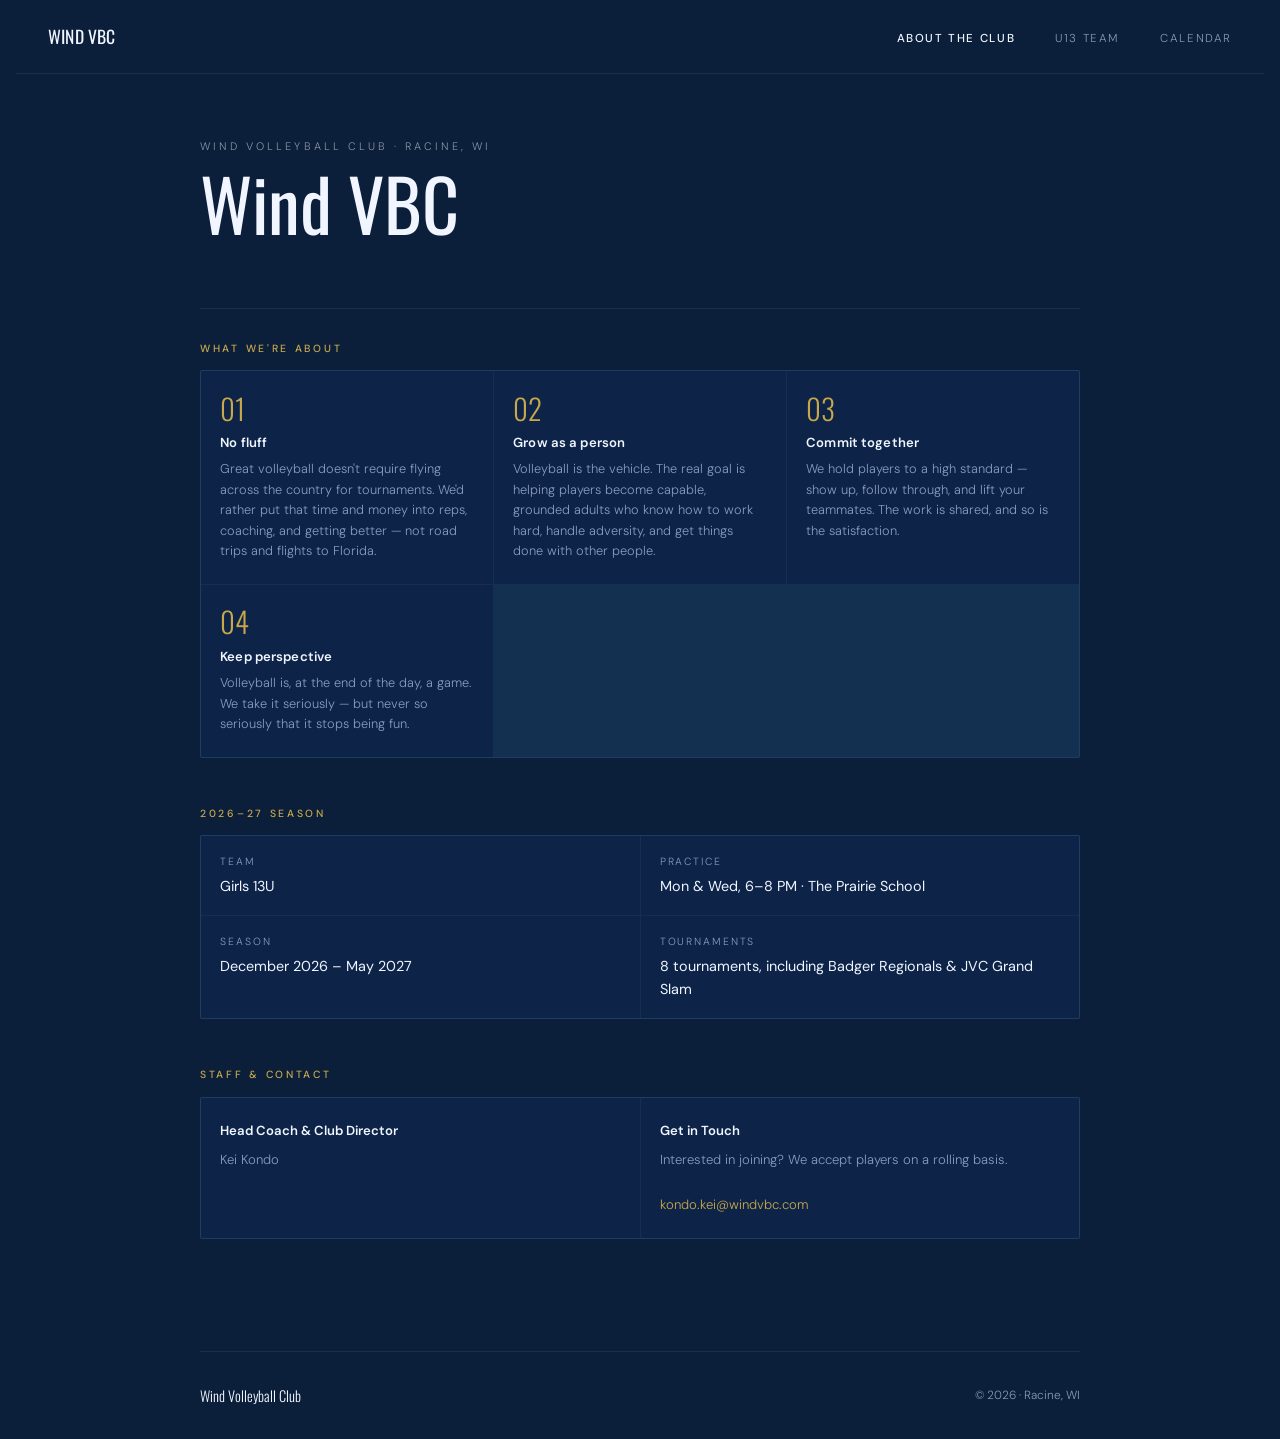
==== index.html @ 91e19099 "Replace homepage with dark Oswald redesign Matches the new calendar.html aesthetic: dark navy, Oswal" ====
<!DOCTYPE html>
<html lang="en">
<head>
  <meta charset="UTF-8" />
  <meta name="viewport" content="width=device-width, initial-scale=1.0" />
  <title>Wind VBC</title>
  <meta name="claude:viewport-fit-sides" content="cover">
  <link rel="preconnect" href="https://fonts.googleapis.com">
  <link href="https://fonts.googleapis.com/css2?family=Oswald:wght@300;400;500&family=DM+Sans:wght@300;400;500&display=swap" rel="stylesheet">
</head>
<body>

<style>
:root {
  --bg:     #0b1f3a;
  --surf:   #0d2448;
  --ink:    #f0f5ff;
  --muted:  rgba(200,220,255,.65);
  --rule:   rgba(90,172,245,.12);
  --accent: #c9a84c;
  color-scheme: dark;
}

*, *::before, *::after { box-sizing: border-box; margin: 0; padding: 0; }
html, body { height: 100%; }
body {
  background: var(--bg);
  color: var(--ink);
  font-family: 'DM Sans', system-ui, sans-serif;
  font-weight: 300;
  line-height: 1.6;
  padding-left: max(16px, env(safe-area-inset-left, 0px));
  padding-right: max(16px, env(safe-area-inset-right, 0px));
  padding-block: 0;
}

/* NAV */
nav {
  display: flex; align-items: center; justify-content: space-between;
  border-bottom: 1px solid var(--rule);
  position: sticky; top: env(safe-area-inset-top, 0px); z-index: 100;
  background: var(--bg);
  margin-left: max(-16px, calc(-1 * env(safe-area-inset-left, 0px)));
  margin-right: max(-16px, calc(-1 * env(safe-area-inset-right, 0px)));
  padding: 1.4rem max(2rem, env(safe-area-inset-left, 0px));
  padding-left: max(2rem, env(safe-area-inset-left, 0px));
  padding-right: max(2rem, env(safe-area-inset-right, 0px));
}
.nav-logo {
  font-family: 'Oswald', sans-serif;
  font-size: 1.1rem; font-weight: 400; letter-spacing: .01em;
  color: var(--ink); text-decoration: none;
}
.nav-links { display: flex; gap: 2.5rem; list-style: none; align-items: center; }
.nav-links a {
  font-size: .72rem; letter-spacing: .14em; text-transform: uppercase;
  text-decoration: none; color: var(--muted); transition: color .2s;
}
.nav-links a:hover { color: var(--ink); }
.nav-links a.active { color: var(--ink); font-weight: 500; }
.nav-toggle {
  display: none; flex-direction: column; gap: 5px;
  width: 1.8rem; height: 1.8rem; background: none; border: none; cursor: pointer;
}
.nav-toggle span {
  display: block; height: 1.5px; background: var(--ink); border-radius: 1px;
  transition: transform .25s, opacity .25s;
}
.nav-toggle.open span:nth-child(1) { transform: translateY(6.5px) rotate(45deg); }
.nav-toggle.open span:nth-child(2) { opacity: 0; }
.nav-toggle.open span:nth-child(3) { transform: translateY(-6.5px) rotate(-45deg); }
@media (max-width: 560px) {
  .nav-toggle { display: flex; }
  .nav-links {
    display: none; flex-direction: column; gap: 0;
    position: absolute; top: 100%; left: 0; right: 0;
    background: var(--bg); border-bottom: 1px solid var(--rule);
    padding: .5rem 0;
  }
  .nav-links.open { display: flex; }
  .nav-links li a { display: block; padding: .75rem 2rem; }
}

/* LAYOUT */
.wrap { max-width: 880px; margin: 0 auto; }

/* HERO */
.hero {
  padding: 4rem 0 3rem;
  border-bottom: 1px solid var(--rule);
}
.eyebrow {
  font-size: .68rem; letter-spacing: .28em; text-transform: uppercase;
  color: var(--ink); opacity: .55; margin-bottom: .6rem;
}
.hero-title {
  font-family: 'Oswald', sans-serif;
  font-size: clamp(2.4rem, 7vw, 4.5rem);
  font-weight: 400; line-height: 1.05;
  color: var(--ink); margin-bottom: 1.2rem;
  text-wrap: balance;
}
.hero-mission {
  font-size: 1rem; color: var(--muted);
  max-width: 56ch; line-height: 1.75;
  font-style: italic;
}
@media (max-width: 600px) {
  .hero { padding: 1.8rem 0 1.4rem; }
  .hero-title { font-size: 2rem; margin-bottom: .8rem; }
  .hero-mission { font-size: .88rem; }
}

/* CONTENT */
.content { padding-block: 2rem 4rem; }

/* SECTION LABEL */
.section-label {
  font-size: .65rem; letter-spacing: .26em; text-transform: uppercase;
  color: var(--accent); margin-bottom: .8rem; font-weight: 500;
}

/* PILLARS */
.pillars {
  display: grid; grid-template-columns: repeat(3, 1fr); gap: 1px;
  background: var(--rule); border: 1px solid var(--rule);
  border-radius: 2px; overflow: hidden;
  margin-bottom: 3rem;
}
@media (max-width: 600px) {
  .pillars { grid-template-columns: 1fr; margin-bottom: 2rem; }
}
.pillar {
  background: var(--surf);
  padding: 1.4rem 1.2rem;
}
.pillar-num {
  font-family: 'Oswald', sans-serif; font-size: 1.8rem; font-weight: 300;
  color: var(--accent); line-height: 1; margin-bottom: .6rem;
}
.pillar-title {
  font-size: .82rem; font-weight: 600; color: var(--ink);
  margin-bottom: .4rem; letter-spacing: .01em;
}
.pillar-body { font-size: .8rem; color: var(--muted); line-height: 1.6; }

/* SEASON FACTS */
.facts {
  display: grid; grid-template-columns: repeat(2, 1fr); gap: 1px;
  background: var(--rule); border: 1px solid var(--rule);
  border-radius: 2px; overflow: hidden;
  margin-bottom: 3rem;
}
@media (max-width: 600px) {
  .facts { grid-template-columns: 1fr; margin-bottom: 2rem; }
}
.fact {
  background: var(--surf); padding: 1.1rem 1.2rem;
  display: flex; flex-direction: column; gap: .25rem;
}
.fact-label { font-size: .65rem; letter-spacing: .18em; text-transform: uppercase; color: var(--muted); }
.fact-value { font-size: .9rem; color: var(--ink); font-weight: 400; }

/* STAFF / CONTACT */
.about-grid {
  display: grid; grid-template-columns: 1fr 1fr; gap: 1px;
  background: var(--rule); border: 1px solid var(--rule);
  border-radius: 2px; overflow: hidden;
  margin-bottom: 3rem;
}
@media (max-width: 600px) {
  .about-grid { grid-template-columns: 1fr; margin-bottom: 2rem; }
}
.about-cell {
  background: var(--surf); padding: 1.4rem 1.2rem;
}
.about-cell-title { font-size: .82rem; font-weight: 600; color: var(--ink); margin-bottom: .5rem; }
.about-cell-body { font-size: .82rem; color: var(--muted); line-height: 1.7; }
.about-cell-body a { color: var(--accent); text-decoration: none; }
.about-cell-body a:hover { text-decoration: underline; }

/* FOOTER */
footer {
  border-top: 1px solid var(--rule);
  padding: 2rem 0;
  font-size: .74rem; color: var(--muted);
  display: flex; justify-content: space-between; align-items: center; flex-wrap: wrap; gap: .5rem;
}
.footer-logo { font-family: 'Oswald', sans-serif; font-size: .9rem; color: var(--ink); }
</style>

<nav>
  <a href="index.html" class="nav-logo">WIND VBC</a>
  <button class="nav-toggle" id="navToggle" aria-label="Menu">
    <span></span><span></span><span></span>
  </button>
  <ul class="nav-links" id="navLinks">
    <li><a href="index.html" class="active">About the Club</a></li>
    <li><a href="team.html">U13 Team</a></li>
    <li><a href="calendar.html">Calendar</a></li>
  </ul>
</nav>

<div class="wrap">
  <div class="hero">
    <p class="eyebrow">Wind Volleyball Club · Racine, WI</p>
    <h1 class="hero-title">Wind VBC</h1>
  </div>

  <div class="content">

    <p class="section-label">What We're About</p>
    <div class="pillars">
      <div class="pillar">
        <div class="pillar-num">01</div>
        <div class="pillar-title">No fluff</div>
        <div class="pillar-body">Great volleyball doesn't require flying across the country for tournaments. We'd rather put that time and money into reps, coaching, and getting better — not road trips and flights to Florida.</div>
      </div>
      <div class="pillar">
        <div class="pillar-num">02</div>
        <div class="pillar-title">Grow as a person</div>
        <div class="pillar-body">Volleyball is the vehicle. The real goal is helping players become capable, grounded adults who know how to work hard, handle adversity, and get things done with other people.</div>
      </div>
      <div class="pillar">
        <div class="pillar-num">03</div>
        <div class="pillar-title">Commit together</div>
        <div class="pillar-body">We hold players to a high standard — show up, follow through, and lift your teammates. The work is shared, and so is the satisfaction.</div>
      </div>
      <div class="pillar">
        <div class="pillar-num">04</div>
        <div class="pillar-title">Keep perspective</div>
        <div class="pillar-body">Volleyball is, at the end of the day, a game. We take it seriously — but never so seriously that it stops being fun.</div>
      </div>
    </div>

    <p class="section-label">2026–27 Season</p>
    <div class="facts">
      <div class="fact">
        <span class="fact-label">Team</span>
        <span class="fact-value">Girls 13U</span>
      </div>
      <div class="fact">
        <span class="fact-label">Practice</span>
        <span class="fact-value">Mon &amp; Wed, 6–8 PM · The Prairie School</span>
      </div>
      <div class="fact">
        <span class="fact-label">Season</span>
        <span class="fact-value">December 2026 – May 2027</span>
      </div>
      <div class="fact">
        <span class="fact-label">Tournaments</span>
        <span class="fact-value">8 tournaments, including Badger Regionals &amp; JVC Grand Slam</span>
      </div>
    </div>

    <p class="section-label">Staff &amp; Contact</p>
    <div class="about-grid">
      <div class="about-cell">
        <div class="about-cell-title">Head Coach &amp; Club Director</div>
        <div class="about-cell-body">Kei Kondo</div>
      </div>
      <div class="about-cell">
        <div class="about-cell-title">Get in Touch</div>
        <div class="about-cell-body">
          Interested in joining? We accept players on a rolling basis.<br><br>
          <a href="mailto:kondo.kei@windvbc.com">kondo.kei@windvbc.com</a>
        </div>
      </div>
    </div>

  </div>

  <footer>
    <span class="footer-logo">Wind Volleyball Club</span>
    <span>© 2026 · Racine, WI</span>
  </footer>
</div>

<script>
  const toggle = document.getElementById('navToggle');
  const links  = document.getElementById('navLinks');
  toggle.addEventListener('click', () => {
    toggle.classList.toggle('open');
    links.classList.toggle('open');
  });
</script>

</body>
</html>
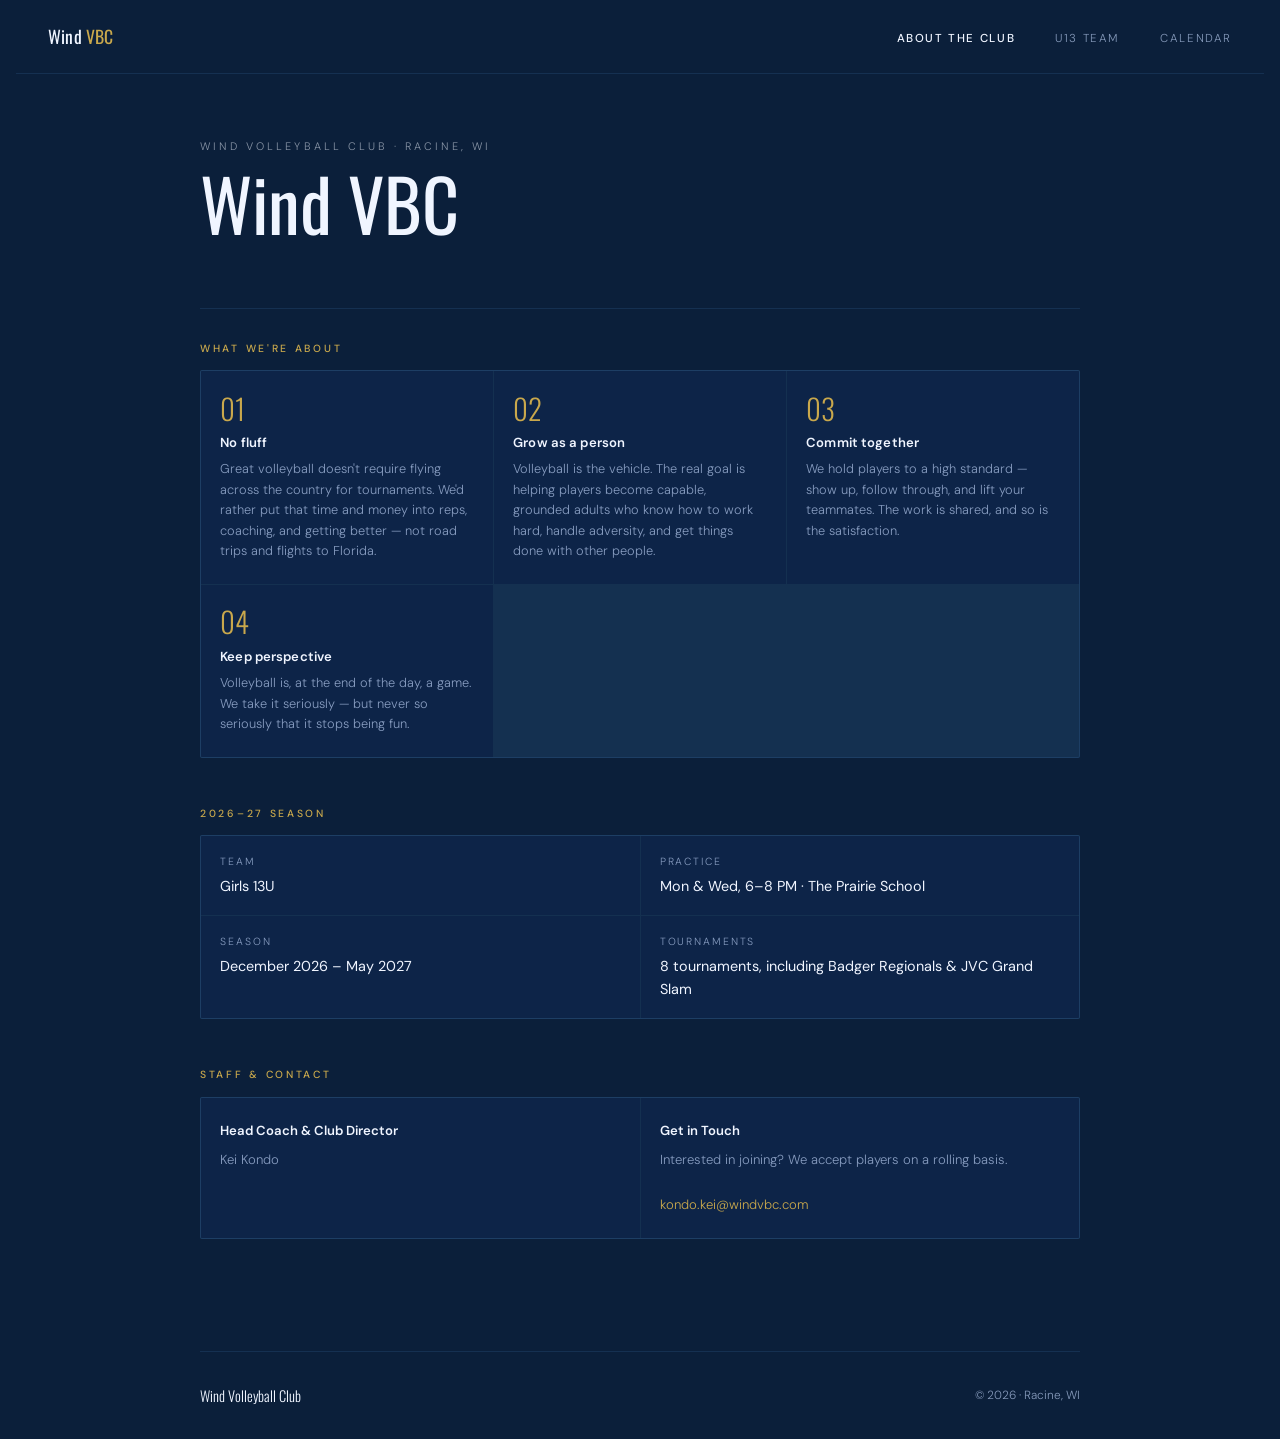
==== commit de122be7: "Apply gold Wind VBC logo to all pages; fix practices.html VC → VBC typo Co-Authored-By: Claude Sonne" ====
--- a/index.html
+++ b/index.html
@@ -51,6 +51,7 @@
   font-size: 1.1rem; font-weight: 400; letter-spacing: .01em;
   color: var(--ink); text-decoration: none;
 }
+.nav-logo span { color: var(--accent); }
 .nav-links { display: flex; gap: 2.5rem; list-style: none; align-items: center; }
 .nav-links a {
   font-size: .72rem; letter-spacing: .14em; text-transform: uppercase;
@@ -190,7 +191,7 @@
 </style>
 
 <nav>
-  <a href="index.html" class="nav-logo">WIND VBC</a>
+  <a href="index.html" class="nav-logo">Wind<span> VBC</span></a>
   <button class="nav-toggle" id="navToggle" aria-label="Menu">
     <span></span><span></span><span></span>
   </button>
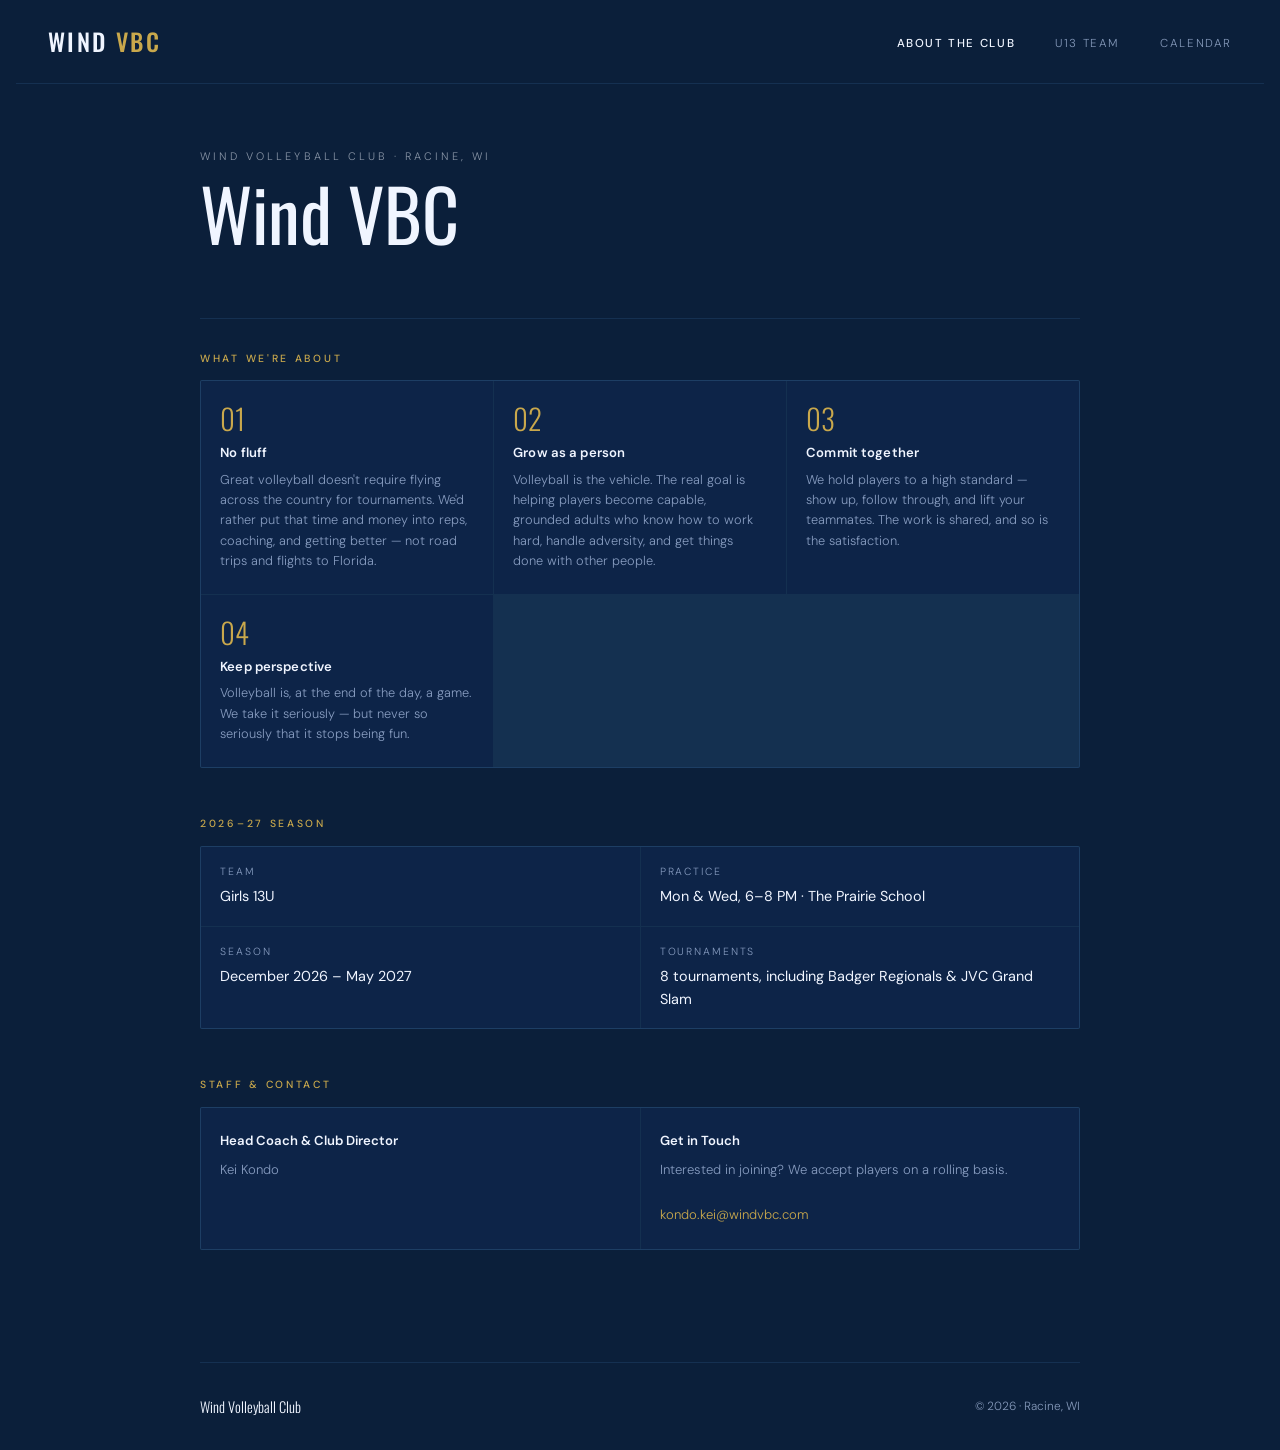
==== commit afd74923: "Match nav logo style to tournaments.html across all pages Co-Authored-By: Claude Sonnet 4.6 <noreply" ====
--- a/index.html
+++ b/index.html
@@ -48,7 +48,8 @@
 }
 .nav-logo {
   font-family: 'Oswald', sans-serif;
-  font-size: 1.1rem; font-weight: 400; letter-spacing: .01em;
+  font-size: 1.5rem; font-weight: 500; letter-spacing: .1em;
+  text-transform: uppercase;
   color: var(--ink); text-decoration: none;
 }
 .nav-logo span { color: var(--accent); }
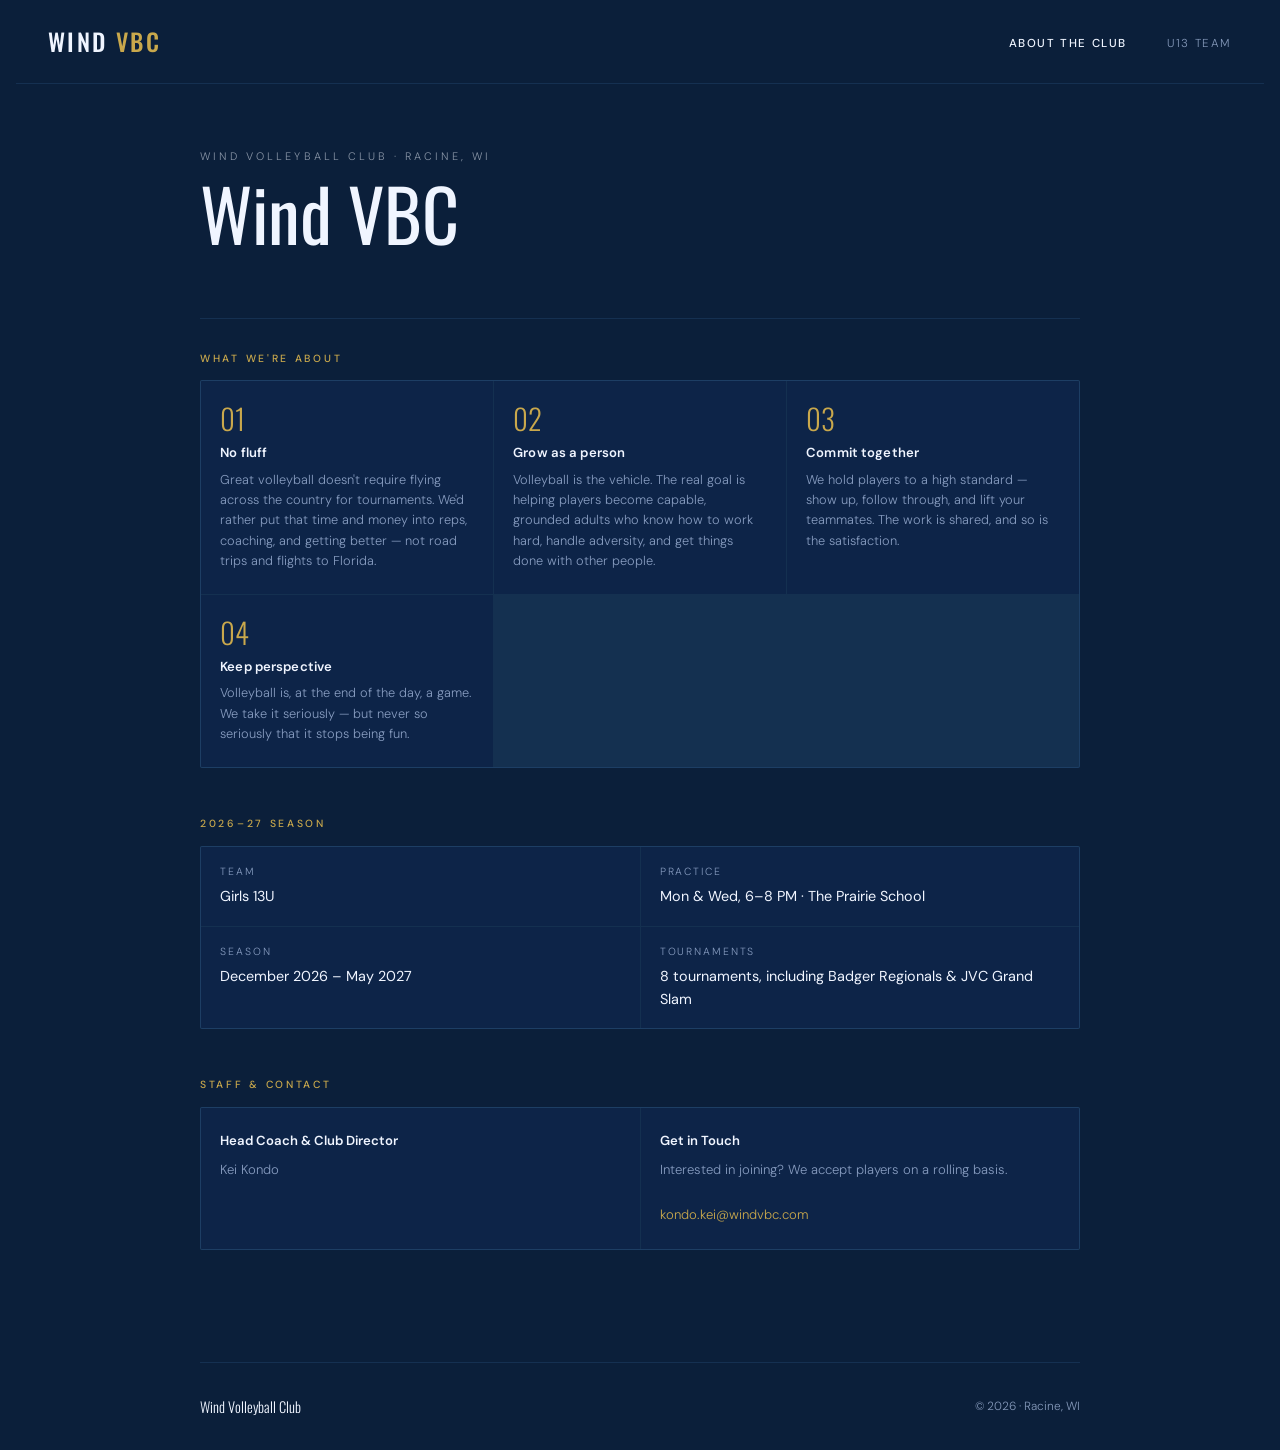
==== commit 160d5ec3: "Unify nav to two links on all pages: About the Club + U13 Team Co-Authored-By: Claude Sonnet 4.6 <no" ====
--- a/index.html
+++ b/index.html
@@ -4,6 +4,15 @@
   <meta charset="UTF-8" />
   <meta name="viewport" content="width=device-width, initial-scale=1.0" />
   <title>Wind VBC</title>
+  <!-- App install (home screen) -->
+  <link rel="manifest" href="/manifest.webmanifest">
+  <meta name="theme-color" content="#0b1f3a">
+  <link rel="icon" type="image/svg+xml" href="favicon.svg">
+  <link rel="apple-touch-icon" href="/apple-touch-icon.png">
+  <meta name="apple-mobile-web-app-capable" content="yes">
+  <meta name="mobile-web-app-capable" content="yes">
+  <meta name="apple-mobile-web-app-title" content="Wind VBC">
+  <meta name="apple-mobile-web-app-status-bar-style" content="black">
   <meta name="claude:viewport-fit-sides" content="cover">
   <link rel="preconnect" href="https://fonts.googleapis.com">
   <link href="https://fonts.googleapis.com/css2?family=Oswald:wght@300;400;500&family=DM+Sans:wght@300;400;500&display=swap" rel="stylesheet">
@@ -199,7 +208,6 @@
   <ul class="nav-links" id="navLinks">
     <li><a href="index.html" class="active">About the Club</a></li>
     <li><a href="team.html">U13 Team</a></li>
-    <li><a href="calendar.html">Calendar</a></li>
   </ul>
 </nav>
 
@@ -287,5 +295,9 @@
   });
 </script>
 
+<script>
+  // Lets families install the site as an app and open it offline (see sw.js)
+  if ("serviceWorker" in navigator) addEventListener("load", () => navigator.serviceWorker.register("/sw.js").catch(() => {}));
+</script>
 </body>
 </html>
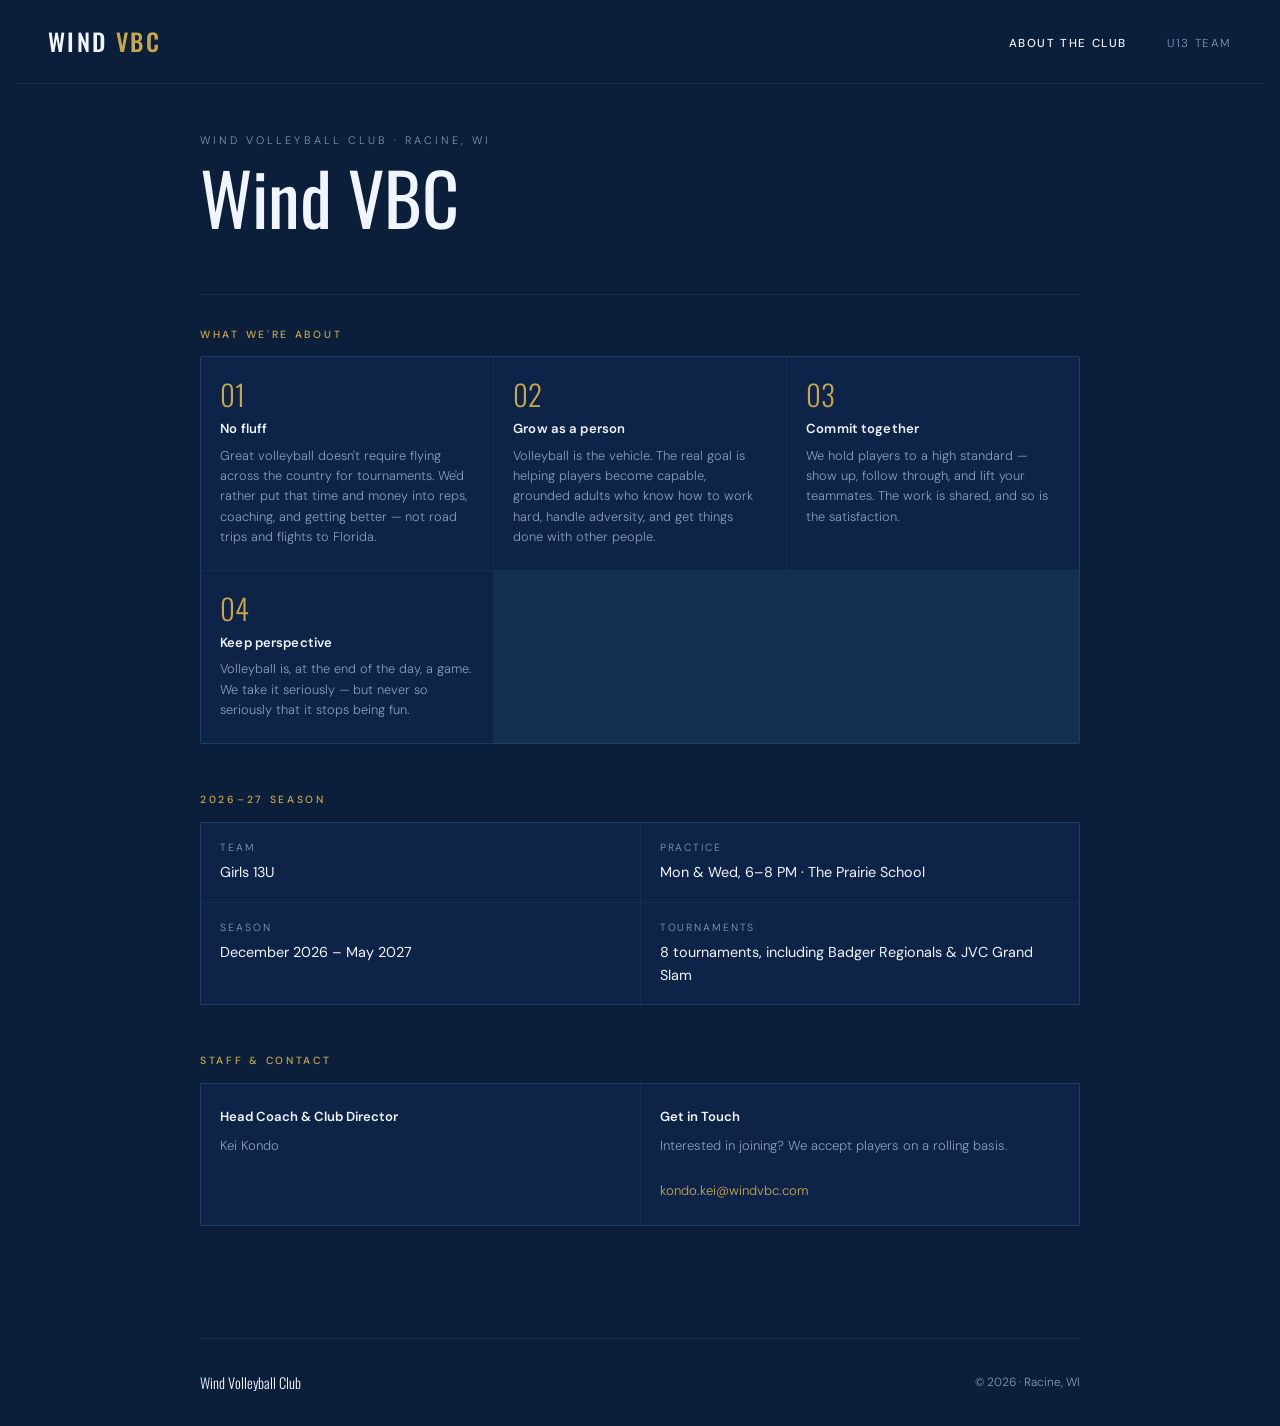
==== commit 54d22065: "Unify hero/page-header top padding across all pages Standardizes to 3rem top / 2.5rem bottom on desk" ====
--- a/index.html
+++ b/index.html
@@ -97,7 +97,7 @@
 
 /* HERO */
 .hero {
-  padding: 4rem 0 3rem;
+  padding: 3rem 0 2.5rem;
   border-bottom: 1px solid var(--rule);
 }
 .eyebrow {
@@ -117,7 +117,7 @@
   font-style: italic;
 }
 @media (max-width: 600px) {
-  .hero { padding: 1.8rem 0 1.4rem; }
+  .hero { padding: 1.5rem 0 1.25rem; }
   .hero-title { font-size: 2rem; margin-bottom: .8rem; }
   .hero-mission { font-size: .88rem; }
 }
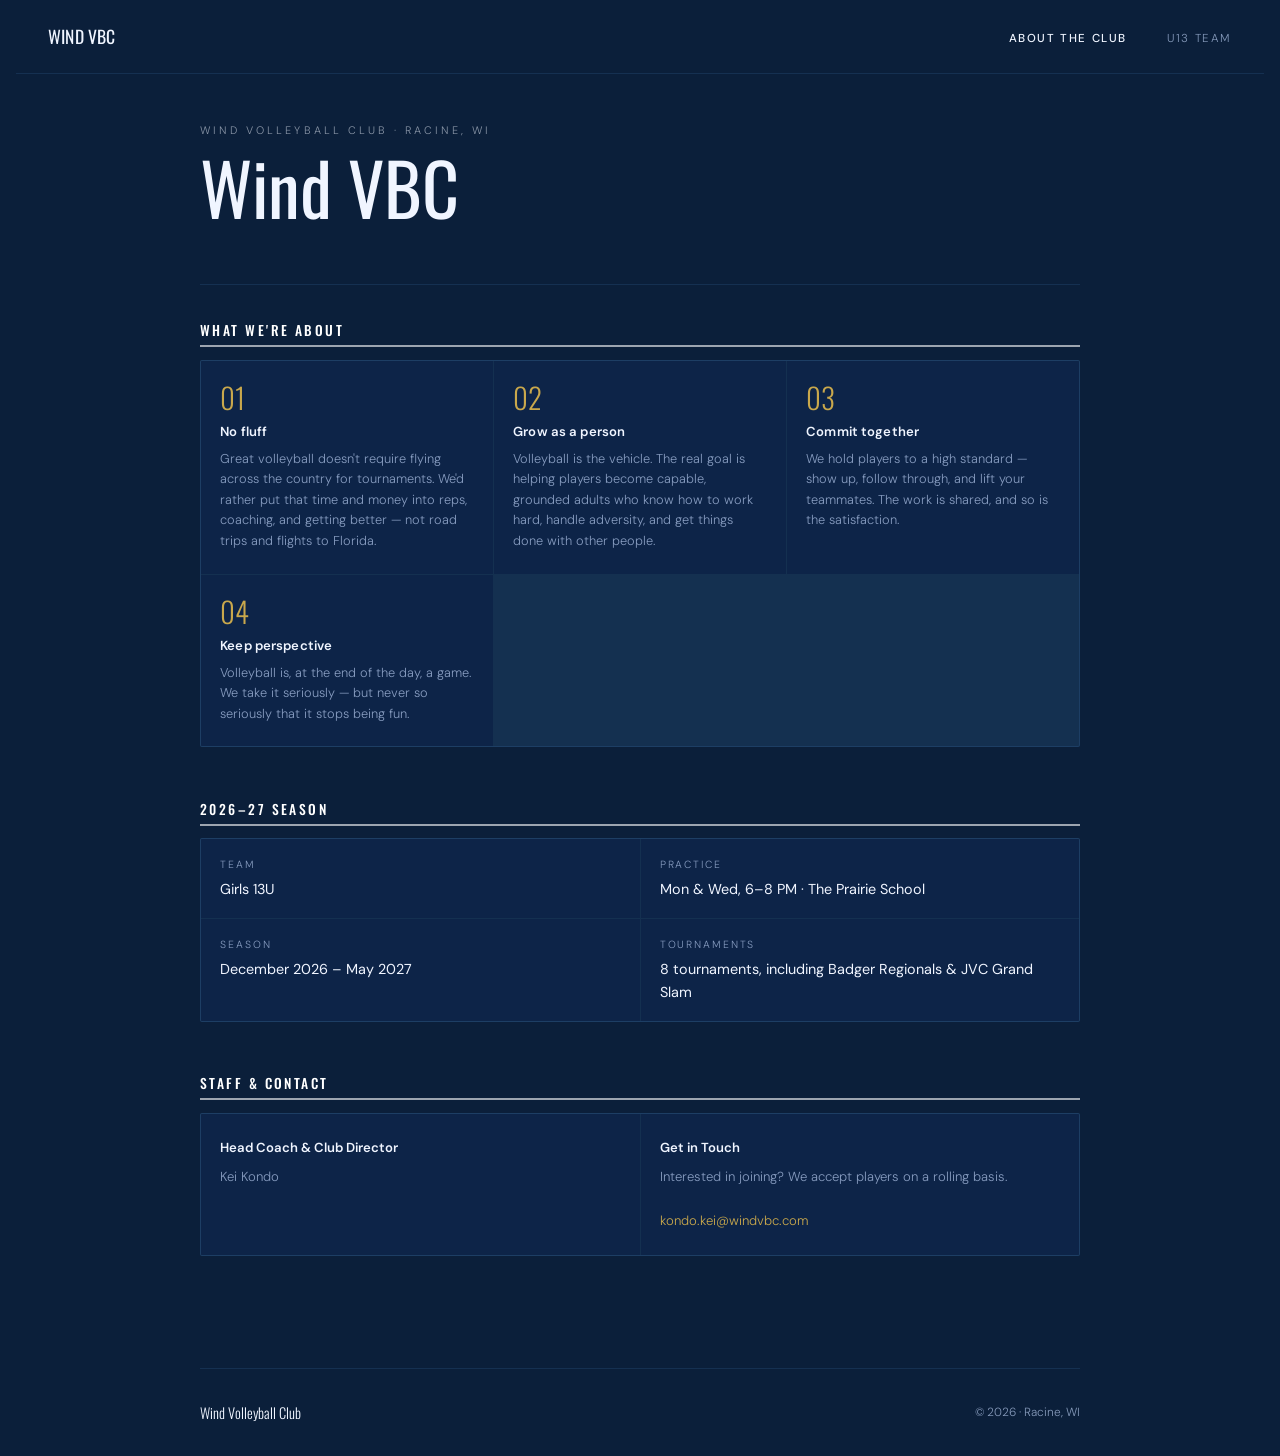
==== commit b53dce56: "Apply blue theme redesign with club logo Introduces a shared theme.css with the new medium-blue pale" ====
--- a/index.html
+++ b/index.html
@@ -4,7 +4,6 @@
   <meta charset="UTF-8" />
   <meta name="viewport" content="width=device-width, initial-scale=1.0" />
   <title>Wind VBC</title>
-  <!-- App install (home screen) -->
   <link rel="manifest" href="/manifest.webmanifest">
   <meta name="theme-color" content="#0b1f3a">
   <link rel="icon" type="image/svg+xml" href="favicon.svg">
@@ -27,6 +26,7 @@
   --muted:  rgba(200,220,255,.65);
   --rule:   rgba(90,172,245,.12);
   --accent: #c9a84c;
+  --nav-bg: #0b1f3a;
   color-scheme: dark;
 }
 
@@ -43,12 +43,12 @@
   padding-block: 0;
 }
 
-/* NAV */
+/* ── NAV ── */
 nav {
   display: flex; align-items: center; justify-content: space-between;
   border-bottom: 1px solid var(--rule);
   position: sticky; top: env(safe-area-inset-top, 0px); z-index: 100;
-  background: var(--bg);
+  background: var(--nav-bg);
   margin-left: max(-16px, calc(-1 * env(safe-area-inset-left, 0px)));
   margin-right: max(-16px, calc(-1 * env(safe-area-inset-right, 0px)));
   padding: 1.4rem max(2rem, env(safe-area-inset-left, 0px));
@@ -57,11 +57,9 @@
 }
 .nav-logo {
   font-family: 'Oswald', sans-serif;
-  font-size: 1.5rem; font-weight: 500; letter-spacing: .1em;
-  text-transform: uppercase;
+  font-size: 1.1rem; font-weight: 400; letter-spacing: .01em;
   color: var(--ink); text-decoration: none;
 }
-.nav-logo span { color: var(--accent); }
 .nav-links { display: flex; gap: 2.5rem; list-style: none; align-items: center; }
 .nav-links a {
   font-size: .72rem; letter-spacing: .14em; text-transform: uppercase;
@@ -85,17 +83,17 @@
   .nav-links {
     display: none; flex-direction: column; gap: 0;
     position: absolute; top: 100%; left: 0; right: 0;
-    background: var(--bg); border-bottom: 1px solid var(--rule);
+    background: var(--nav-bg); border-bottom: 1px solid var(--rule);
     padding: .5rem 0;
   }
   .nav-links.open { display: flex; }
   .nav-links li a { display: block; padding: .75rem 2rem; }
 }
 
-/* LAYOUT */
+/* ── LAYOUT ── */
 .wrap { max-width: 880px; margin: 0 auto; }
 
-/* HERO */
+/* ── HERO ── */
 .hero {
   padding: 3rem 0 2.5rem;
   border-bottom: 1px solid var(--rule);
@@ -122,16 +120,19 @@
   .hero-mission { font-size: .88rem; }
 }
 
-/* CONTENT */
+/* ── CONTENT ── */
 .content { padding-block: 2rem 4rem; }
 
-/* SECTION LABEL */
+/* ── SECTION LABEL ── */
 .section-label {
-  font-size: .65rem; letter-spacing: .26em; text-transform: uppercase;
-  color: var(--accent); margin-bottom: .8rem; font-weight: 500;
-}
-
-/* PILLARS */
+  font-family: 'Oswald', sans-serif;
+  font-size: .85rem; letter-spacing: .18em; text-transform: uppercase;
+  color: #ffffff; margin-bottom: .8rem; font-weight: 500;
+  background: none;
+  border-bottom: 2px solid rgba(255,255,255,.6); padding: .2rem 0;
+}
+
+/* ── PILLARS ── */
 .pillars {
   display: grid; grid-template-columns: repeat(3, 1fr); gap: 1px;
   background: var(--rule); border: 1px solid var(--rule);
@@ -155,7 +156,7 @@
 }
 .pillar-body { font-size: .8rem; color: var(--muted); line-height: 1.6; }
 
-/* SEASON FACTS */
+/* ── SEASON FACTS ── */
 .facts {
   display: grid; grid-template-columns: repeat(2, 1fr); gap: 1px;
   background: var(--rule); border: 1px solid var(--rule);
@@ -172,7 +173,7 @@
 .fact-label { font-size: .65rem; letter-spacing: .18em; text-transform: uppercase; color: var(--muted); }
 .fact-value { font-size: .9rem; color: var(--ink); font-weight: 400; }
 
-/* STAFF / CONTACT */
+/* ── STAFF / CONTACT ── */
 .about-grid {
   display: grid; grid-template-columns: 1fr 1fr; gap: 1px;
   background: var(--rule); border: 1px solid var(--rule);
@@ -190,7 +191,7 @@
 .about-cell-body a { color: var(--accent); text-decoration: none; }
 .about-cell-body a:hover { text-decoration: underline; }
 
-/* FOOTER */
+/* ── FOOTER ── */
 footer {
   border-top: 1px solid var(--rule);
   padding: 2rem 0;
@@ -201,7 +202,7 @@
 </style>
 
 <nav>
-  <a href="index.html" class="nav-logo">Wind<span> VBC</span></a>
+  <a href="index.html" class="nav-logo">WIND VBC</a>
   <button class="nav-toggle" id="navToggle" aria-label="Menu">
     <span></span><span></span><span></span>
   </button>
@@ -251,7 +252,7 @@
       </div>
       <div class="fact">
         <span class="fact-label">Practice</span>
-        <span class="fact-value">Mon &amp; Wed, 6–8 PM · The Prairie School</span>
+        <span class="fact-value">Mon & Wed, 6–8 PM · The Prairie School</span>
       </div>
       <div class="fact">
         <span class="fact-label">Season</span>
@@ -259,14 +260,14 @@
       </div>
       <div class="fact">
         <span class="fact-label">Tournaments</span>
-        <span class="fact-value">8 tournaments, including Badger Regionals &amp; JVC Grand Slam</span>
+        <span class="fact-value">8 tournaments, including Badger Regionals & JVC Grand Slam</span>
       </div>
     </div>
 
-    <p class="section-label">Staff &amp; Contact</p>
+    <p class="section-label">Staff & Contact</p>
     <div class="about-grid">
       <div class="about-cell">
-        <div class="about-cell-title">Head Coach &amp; Club Director</div>
+        <div class="about-cell-title">Head Coach & Club Director</div>
         <div class="about-cell-body">Kei Kondo</div>
       </div>
       <div class="about-cell">
@@ -296,7 +297,6 @@
 </script>
 
 <script>
-  // Lets families install the site as an app and open it offline (see sw.js)
   if ("serviceWorker" in navigator) addEventListener("load", () => navigator.serviceWorker.register("/sw.js").catch(() => {}));
 </script>
 </body>
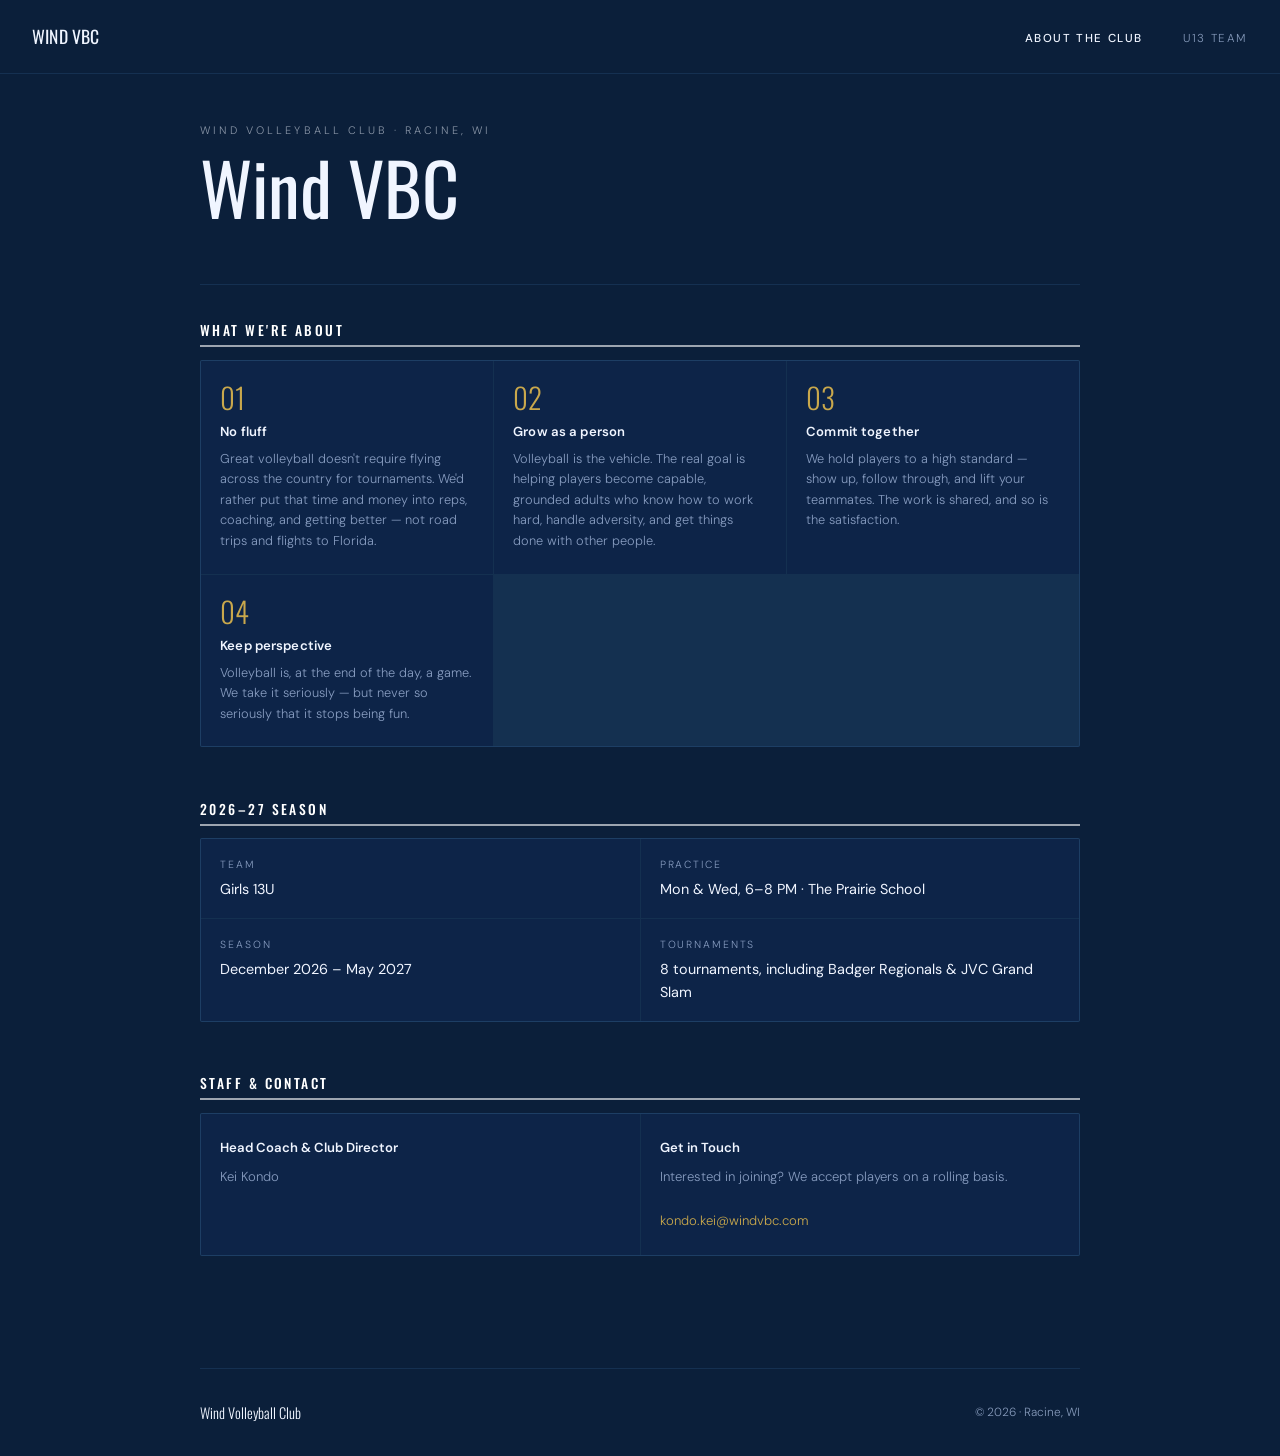
==== commit 420a9f42: "Fix nav not extending full width max(-16px, 0) = 0 when there is no safe-area inset, so the negative" ====
--- a/index.html
+++ b/index.html
@@ -49,8 +49,8 @@
   border-bottom: 1px solid var(--rule);
   position: sticky; top: env(safe-area-inset-top, 0px); z-index: 100;
   background: var(--nav-bg);
-  margin-left: max(-16px, calc(-1 * env(safe-area-inset-left, 0px)));
-  margin-right: max(-16px, calc(-1 * env(safe-area-inset-right, 0px)));
+  margin-left: calc(-1 * max(16px, env(safe-area-inset-left, 0px)));
+  margin-right: calc(-1 * max(16px, env(safe-area-inset-right, 0px)));
   padding: 1.4rem max(2rem, env(safe-area-inset-left, 0px));
   padding-left: max(2rem, env(safe-area-inset-left, 0px));
   padding-right: max(2rem, env(safe-area-inset-right, 0px));
